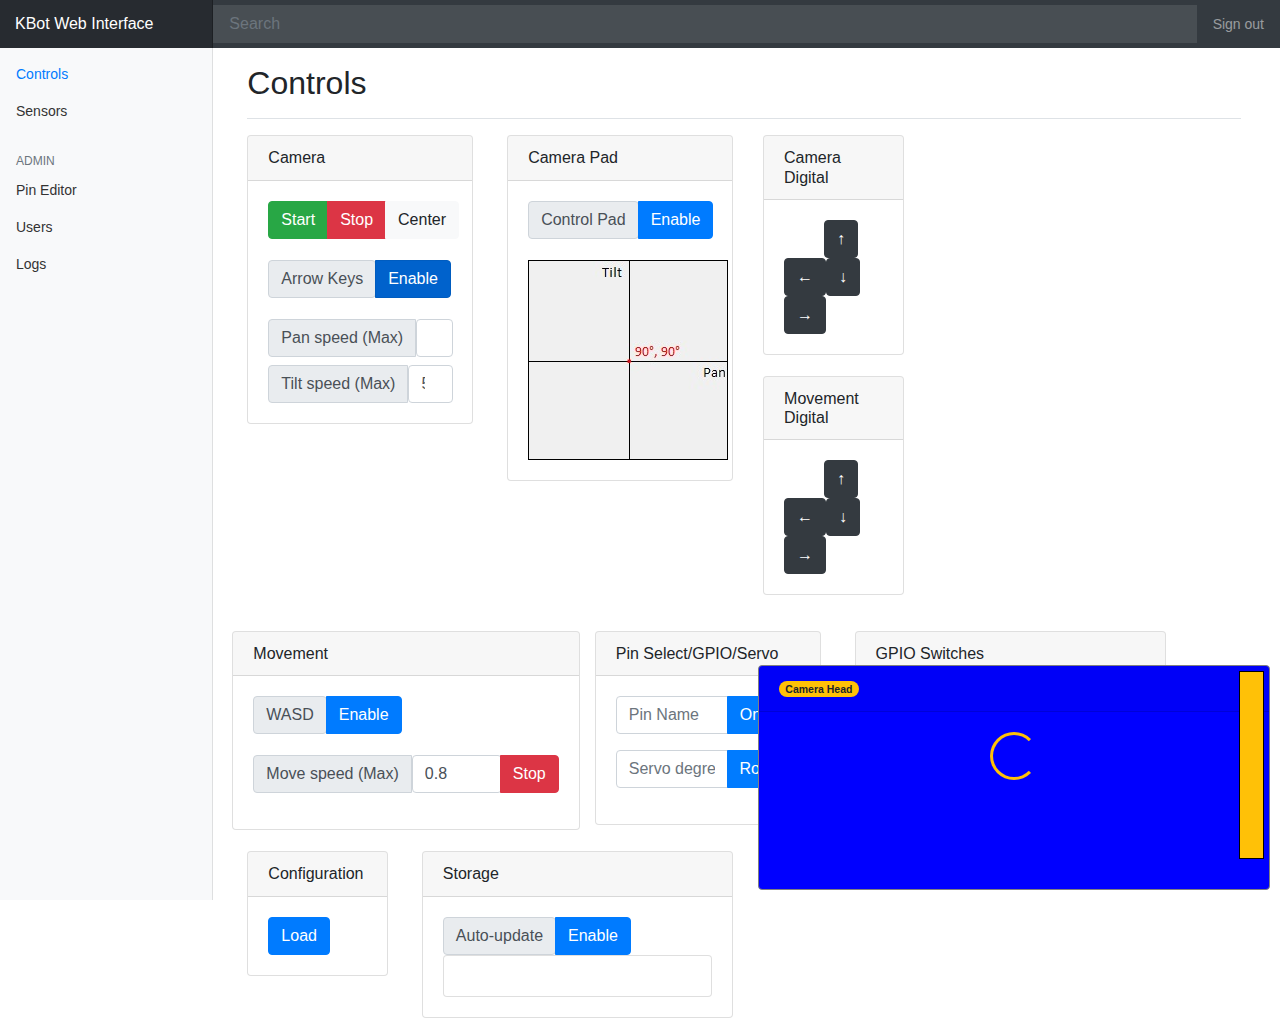
==== controls.html @ 146eba71 "adding cam js" ====
<!doctype html>
<html lang="en">
  <head>
    <meta charset="utf-8">
    <meta name="viewport" content="width=device-width, initial-scale=1, shrink-to-fit=no">
    <meta name="description" content="">
    <meta name="author" content="">
    <link rel="icon" href="./favicon.ico">

    <title>KBot - Controls</title>

    <!-- Bootstrap core CSS -->
    <link rel="stylesheet" href="https://stackpath.bootstrapcdn.com/bootstrap/4.4.1/css/bootstrap.min.css" integrity="sha384-Vkoo8x4CGsO3+Hhxv8T/Q5PaXtkKtu6ug5TOeNV6gBiFeWPGFN9MuhOf23Q9Ifjh" crossorigin="anonymous">
    <!-- Custom styles for this template -->
    <link href="css/dashboard.css" rel="stylesheet">
    <style>
        #controls {margin-bottom: 15px;}
        #controlpadrotate {background-color: #EEE; border: 1px solid #000; background-image: url("media/controlpad.jpg");}
    </style>
    <link rel="stylesheet" type="text/css" href="css/kbot.css">

    <script type="text/javascript" src="js/kbot-cam.js"></script>
  </head>

  <body>
    <nav class="navbar navbar-dark sticky-top bg-dark flex-md-nowrap p-0">
      <a class="navbar-brand col-sm-3 col-md-2 mr-0" href="./">KBot Web Interface</a>
      <input class="form-control form-control-dark w-100" type="text" placeholder="Search" aria-label="Search">
      <ul class="navbar-nav px-3">
        <li class="nav-item text-nowrap">
          <a id="logout" class="nav-link" href="#">Sign out</a>
        </li>
      </ul>
    </nav>

    <div class="container-fluid">
      <div class="row">
        <nav class="col-md-2 d-none d-md-block bg-light sidebar">
          <div class="sidebar-sticky">
            <ul class="nav flex-column">
              <li class="nav-item">
                <a class="nav-link active" href="#">
                  <span data-feather="home"></span>
                  Controls
                </a>
              </li>
			        <li class="nav-item">
                <a class="nav-link" href="sensors.html">
                  <span data-feather="file-text"></span>
                  Sensors
                </a>
              </li>
            <h6 class="sidebar-heading d-flex justify-content-between align-items-center px-3 mt-4 mb-1 text-muted">
              <span>Admin</span>
              <a class="d-flex align-items-center text-muted" href="#">
                <span data-feather="plus-circle"></span>
              </a>
            </h6>
            <ul class="nav flex-column mb-2">
              <li class="nav-item">
                <a class="nav-link" href="editor.html">
                  <span data-feather="file-text"></span>
                  Pin Editor
                </a>
              </li>
              <li class="nav-item">
                <a class="nav-link" href="users.html">
                  <span data-feather="file-text"></span>
                  Users
                </a>
              </li>
              <li class="nav-item">
                <a class="nav-link" href="logs.html">
                  <span data-feather="file-text"></span>
                  Logs
                </a>
              </li>
            </ul>
          </div>
        </nav>
      </div>


      <div id="camera" class="card" style="width: 512px;">
          <img id="kbotcam" style="position: absolute; width: inherit;" src="">
          <div class="card-header" style="z-index: 100;">
            <span class="badge badge-pill badge-warning" style="z-index: 10;">Camera Head</span>
            <span id="maximize" style="width: 25px; height: auto; background-color: #ffc107; color: black; border: 1px solid black; position: absolute; right: 5px; top: 5px;" data-feather="maximize-2"></span>
          </div>
          <div class="card-body">
            <div class="text-center">
              <div class="spinner-border text-warning" style="width: 3rem; height: 3rem; z-index: -10;" role="status">
                <span class="sr-only">Loading...</span>
              </div>
            </div>
          </div>
      </div>

        <main role="main" class="col-md-10 ml-sm-auto col-lg-10 pt-3 px-4">

          <div class="d-flex justify-content-between flex-wrap flex-md-nowrap align-items-center pb-2 mb-3 border-bottom">
            <h1 class="h2">Controls</h2>
            <div class="btn-toolbar mb-2 mb-md-0">
              <!--<div class="btn-group mr-2">
                <button class="btn btn-sm btn-outline-secondary">Share</button>
                <button class="btn btn-sm btn-outline-secondary">Export</button>
              </div>
              <button class="btn btn-sm btn-outline-secondary dropdown-toggle">
                <span data-feather="calendar"></span>
                This week
              </button>
              -->
            </div>
          </div>

          <!--
          <canvas class="my-4" id="myChart" width="900" height="380"></canvas>
          -->
        <div id="controls" class="row">
            <div class="col-md-3">
            <div id="cameracontrols" class="card">
                <div class="card-header h6">Camera</div>
                <div class="card-body">
                  <div class="btn-group" role="group">
                    <button class="btn btn-success" id="camerastart">Start</button>
                    <button class="btn btn-danger" id="camerastop">Stop</button>
                    <button class="btn btn-light" id="centercamera">Center</button>
                  </div>
                  <div>&nbsp;</div>
                  <div class="btn-group btn-group-toggle" data-toggle="buttons">
                      <div class="btn-group-prepend">
                        <div class="input-group-text">Arrow Keys</div>
                      </div>
                      <label class="btn btn-primary active">
                        <input type="checkbox" id="enableDir" value="diron" checked>Enable
                      </label>
                  </div>
                  <div>&nbsp;</div>
                  <div class="input-group">
                    <div class="input-group-prepend mb-2">
                      <span class="input-group-text">Pan speed (Max)</span>
                      <input class="form-control" type="number" size="3" name="panspeed" step="0.1" value="5.0" id="panspeed" placeholder="Pan Speed"><br>
                    </div>
                  </div>
                  <div class="input-group">
                    <div class="input-group-prepend">
                      <span class="input-group-text">Tilt speed (Max)</span>
                      <input class="form-control" type="number" size="3" name="tiltspeed" step="0.1" value="5.0" id="tiltspeed" placeholder="Tilt Speed">
                    </div>
                  </div>
              </div>
            </div>
          </div>
          <div>&nbsp;</div>
          <div class="col-md-3">
          <div id="cameracontrolspad" class="card">
              <div class="card-header h6">Camera Pad</div>
              <div class="card-body">
                  <div class="btn-group btn-group-toggle" data-toggle="buttons">
                      <div class="btn-group-prepend">
                        <div class="input-group-text">Control Pad</div>
                      </div>
                      <label class="btn btn-primary">
                        <input type="checkbox" id="padon" value="padon"> Enable
                      </label>
                  </div>
                  <div>&nbsp;</div>
                  <div id="controlpadrotate" style="height: 200px; width: 200px"></div>
                  <div id="padcoordsrotate"></div>
                </div>
              </div>
            </div>
            <div class="col-md-2">
            <div id="cameradigital" class="card">
                <div class="card-header h6">Camera Digital</div>
                <div class="card-body">
                  <button class="dircontrol btn btn-dark" id="up-rotate" style="margin-left: 40px;">&#8593;</button>
                  <div class="input-group">
                      <button class="dircontrol btn btn-dark" id="left-rotate">&#8592;</button>
                      <button class="dircontrol btn btn-dark" id="down-rotate">&#8595;</button>
                      <button class="dircontrol btn btn-dark" id="right-rotate">&#8594;</button>
                  </div>
              </div>
            </div>
            <div>&nbsp;</div>
            <div id="movementdigital" class="card">
                <div class="card-header h6">Movement Digital</div>
                <div class="card-body">
                  <div class="input-group">
                      <button class="dircontrol btn btn-dark" id="up-move" style="margin-left: 40px;">&#8593;</button>
                      <div class="input-group">
                          <button class="dircontrol btn btn-dark" id="left-move">&#8592;</button>
                          <button class="dircontrol btn btn-dark" id="down-move">&#8595;</button>
                          <button class="dircontrol btn btn-dark" id="right-move">&#8594;</button>
                      </div>
                  </div>
                </div>
            </div>
          </div>
        </div>
          <div>&nbsp;</div>
            <div class="row">
            <div id="trackcontrols" class="card">
                <div class="card-header h6">Movement</div>
                <div class="card-body">
                <div class="btn-group btn-group-toggle" data-toggle="buttons">
                    <div class="btn-group-prepend">
                      <div class="input-group-text">WASD</div>
                    </div>
                    <label id="enableWASDLabel" class="btn btn-primary">
                      <input type="checkbox" id="enableWASD" value="wasdon"> Enable
                    </label>
                </div>
                <div>&nbsp;</div>
                <div class="input-group mb-3">
                  <div class="input-group-prepend">
                    <span class="input-group-text">Move speed (Max)</span>
                    <input class="form-control" type="number" size="3" value="0.8" step="0.1" max="1.0" min="0.0" id="movespeed" placeholder="Pan Speed">
                  </div>
                  <div class="input-group-append">
                    <button class="btn btn-danger" type="number" value="0" id="stop">Stop</button>
                  </div>
                </div>
              </div>
            </div>
            <div class="col-md-3">
              <div class="card" id="pinedit">
                  <div class="card-header h6">Pin Select/GPIO/Servo</div>
                  <div class="card-body">
                    <div class="input-group mb-3">
                      <input class="form-control" type="text" name="select" id="select" placeholder="Pin Name">
                      <div class="input-group-append">
                        <button class="btn btn-primary" id="switch">On/Off</button>
                      </div>
                    </div>
                    <div class="input-group mb-3">
                      <input class="form-control" type="text" name="angle" id="angle" placeholder="Servo degrees (0-180)">
                      <div class="input-group-append">
                        <button class="btn btn-primary" id="rotate">Rotate</button>
                      </div>
                    </div>
                  </div>
                </div>
              </div>
        <div>&nbsp;</div>
            <div class="col-md-4">
              <div id="gpio" class="card">
                  <div class="card-header h6">GPIO Switches</div>
                  <div class="card-body">
                    <div class="btn-group btn-group-toggle" data-toggle="buttons">
                        <div class="btn-group-prepend">
                          <div class="input-group-text">Auto-update</div>
                        </div>
                        <label id="updateswitchesLabel" class="btn btn-primary">
                          <input type="checkbox" id="updateswitches" name="updateswitches" value="update"> Enable
                        </label>
                    </div>
                    <div id="switches"></div>
                  </div>
              </div>
            </div>
          </div>
      <div>&nbsp;</div>
      <div id="info" class="row">
        <div class="col-md-2">
        <div id="config" class="card">
          <div class="card-header h6">Configuration</div>
          <div class="card-body">
              <button class="btn btn-primary" id="load">Load</button>
          </div>
        </div>
        </div>
        <div>&nbsp;</div>
        <div class="col-md-4">
          <div id="storage-section" class="card">
            <div class="card-header h6">Storage</div>
            <div id="info" class="card-body">
                <div class="btn-group btn-group-toggle" data-toggle="buttons">
                    <div class="btn-group-prepend">
                      <div class="input-group-text">Auto-update</div>
                    </div>
                    <label id="updatestorageLabel" class="btn btn-primary">
                      <input type="checkbox" id="updatestorage" name="updatestorage" value="update"> Enable
                    </label>
                </div>
                <div class="card">
                  <div class="card-body">
                    <div id="storage"></ul>
                  </div>
                </div>
            </div>
           </div>
          </div>
          </div>
        </main>
      </div>
    </div>

    <!-- Bootstrap core JavaScript
    ================================================== -->
    <!-- Placed at the end of the document so the pages load faster -->
    <script
    			  src="https://code.jquery.com/jquery-3.4.1.min.js"
    			  integrity="sha256-CSXorXvZcTkaix6Yvo6HppcZGetbYMGWSFlBw8HfCJo="
    			  crossorigin="anonymous"></script>
    <script src="https://cdn.jsdelivr.net/npm/popper.js@1.16.0/dist/umd/popper.min.js" integrity="sha384-Q6E9RHvbIyZFJoft+2mJbHaEWldlvI9IOYy5n3zV9zzTtmI3UksdQRVvoxMfooAo" crossorigin="anonymous"></script>
    <script src="https://stackpath.bootstrapcdn.com/bootstrap/4.4.1/js/bootstrap.min.js" integrity="sha384-wfSDF2E50Y2D1uUdj0O3uMBJnjuUD4Ih7YwaYd1iqfktj0Uod8GCExl3Og8ifwB6" crossorigin="anonymous"></script>
    <script src="https://code.jquery.com/ui/1.12.1/jquery-ui.min.js"
          integrity="sha256-VazP97ZCwtekAsvgPBSUwPFKdrwD3unUfSGVYrahUqU="
          crossorigin="anonymous"></script>

    <!-- KBot core js -->
    <script type="text/javascript" src="js/kbot-ui.js"></script>
    <script type="text/javascript" src="js/kbot-func.js"></script>
    <script type="text/javascript" src="js/kbot-cam.js"></script>

    <script type="text/javascript">
        var cam_pan = 90;
        var cam_tilt = 100;
        var storage;

        command("load");
        //centerCamera();

        $(document).ready(function(){
            $("#controlpadrotate").click(function(e){
                if(!$("#padon").prop("checked")) return;
                var parentOffset = $(this).parent().offset();
                var cenx = ($(this).width()/2);
                var ceny = ($(this).height()/2);
                var relX = parseInt((((e.pageX - parentOffset.left - cenx)/cenx)*90)+90);
                var relY = parseInt(((-1*(e.pageY - parentOffset.top - (ceny+62))/ceny)*90)+90);
                $("#padcoords").html("Pan: "+relX +" "+ " Tilt: "+relY+" ");
                query("rotate", "name=TILT&angle="+relY);
                query("rotate", "name=PAN&angle="+relX);
            });

            $("#up-rotate").click(function(){
                cam_tilt += parseFloat($("#tiltspeed").val());
                command("rotate", "name=TILT&angle="+cam_tilt);
            });

            $("#down-rotate").click(function(){
                cam_tilt -= parseFloat($("#tiltspeed").val());
                command("rotate", "name=TILT&angle="+cam_tilt);
            });

            $("#right-rotate").click(function(){
                cam_pan += parseFloat($("#panspeed").val());
                command("rotate", "name=PAN&angle="+cam_pan);
            });

            $("#left-rotate").click(function(){
                cam_pan -= parseFloat($("#panspeed").val());
                command("rotate", "name=PAN&angle="+cam_pan);
            });

            $("#up-move").click(function(){
                speed = parseFloat($("#movespeed").val());
                command("move", "leftFore=-"+speed+"&leftAft=-"+(speed)+"&rightFore="+speed+"&rightAft="+speed);
            });

            $("#down-move").click(function(){
                speed = parseFloat($("#movespeed").val());
                command("move", "leftFore="+speed+"&leftAft="+(speed)+"&rightFore=-"+speed+"&rightAft=-"+speed);
            });

            $("#right-move").click(function(){
                speed = parseFloat($("#movespeed").val());
                command("move", "leftFore=-"+speed+"&leftAft=-"+(speed)+"&rightFore=-"+speed+"&rightAft=-"+speed);
            });

            $("#left-move").click(function(){
                speed = parseFloat($("#movespeed").val());
                command("move", "leftFore="+speed+"&leftAft="+(speed)+"&rightFore="+speed+"&rightAft="+speed);
            });

            $("#centercamera").click(function(){
                centerCamera();
            });

            $("#stop").click(function(){
                command("move", "leftFore="+0.0+"&leftAft="+0.0+"&rightFore="+0.0+"&rightAft="+0.0);
            });

            $("#enableWASDLabel").click(function(){
                $("#enableWASD").prop("checked", !$("#enableWASD").prop("checked"));
            });
      });
    </script>

    <!-- Icons -->
    <script src="https://unpkg.com/feather-icons/dist/feather.min.js"></script>
    <script>
      feather.replace()
    </script>
  </body>
</html>
---- css/dashboard.css ----
body {
  font-size: .875rem;
}

.feather {
  width: 16px;
  height: 16px;
  vertical-align: text-bottom;
}

/*
 * Sidebar
 */

.sidebar {
  position: fixed;
  top: 0;
  bottom: 0;
  left: 0;
  z-index: 100; /* Behind the navbar */
  padding: 0;
  box-shadow: inset -1px 0 0 rgba(0, 0, 0, .1);
}

.sidebar-sticky {
  position: -webkit-sticky;
  position: sticky;
  top: 48px; /* Height of navbar */
  height: calc(100vh - 48px);
  padding-top: .5rem;
  overflow-x: hidden;
  overflow-y: auto; /* Scrollable contents if viewport is shorter than content. */
}

.sidebar .nav-link {
  font-weight: 500;
  color: #333;
}

.sidebar .nav-link .feather {
  margin-right: 4px;
  color: #999;
}

.sidebar .nav-link.active {
  color: #007bff;
}

.sidebar .nav-link:hover .feather,
.sidebar .nav-link.active .feather {
  color: inherit;
}

.sidebar-heading {
  font-size: .75rem;
  text-transform: uppercase;
}

/*
 * Navbar
 */

.navbar-brand {
  padding-top: .75rem;
  padding-bottom: .75rem;
  font-size: 1rem;
  background-color: rgba(0, 0, 0, .25);
  box-shadow: inset -1px 0 0 rgba(0, 0, 0, .25);
}

.navbar .form-control {
  padding: .75rem 1rem;
  border-width: 0;
  border-radius: 0;
}

.form-control-dark {
  color: #fff;
  background-color: rgba(255, 255, 255, .1);
  border-color: rgba(255, 255, 255, .1);
}

.form-control-dark:focus {
  border-color: transparent;
  box-shadow: 0 0 0 3px rgba(255, 255, 255, .25);
}

/*
 * Utilities
 */

.border-top { border-top: 1px solid #e5e5e5; }
.border-bottom { border-bottom: 1px solid #e5e5e5; }
---- css/kbot.css ----
#camera {z-index: 100; position: fixed; bottom: 10px; right: 10px; width: 400px; height: 225px; background-color: blue; border: 1px solid grey;}
#video {width: inherit;}
#maximize {position: relative; bottom: 30px; width: inherit;}

@media only screen and (max-width: 400px) {
  #camera {width: 200px; height: 112px;}
}

.sidebar {
    top: 40px !important;
}
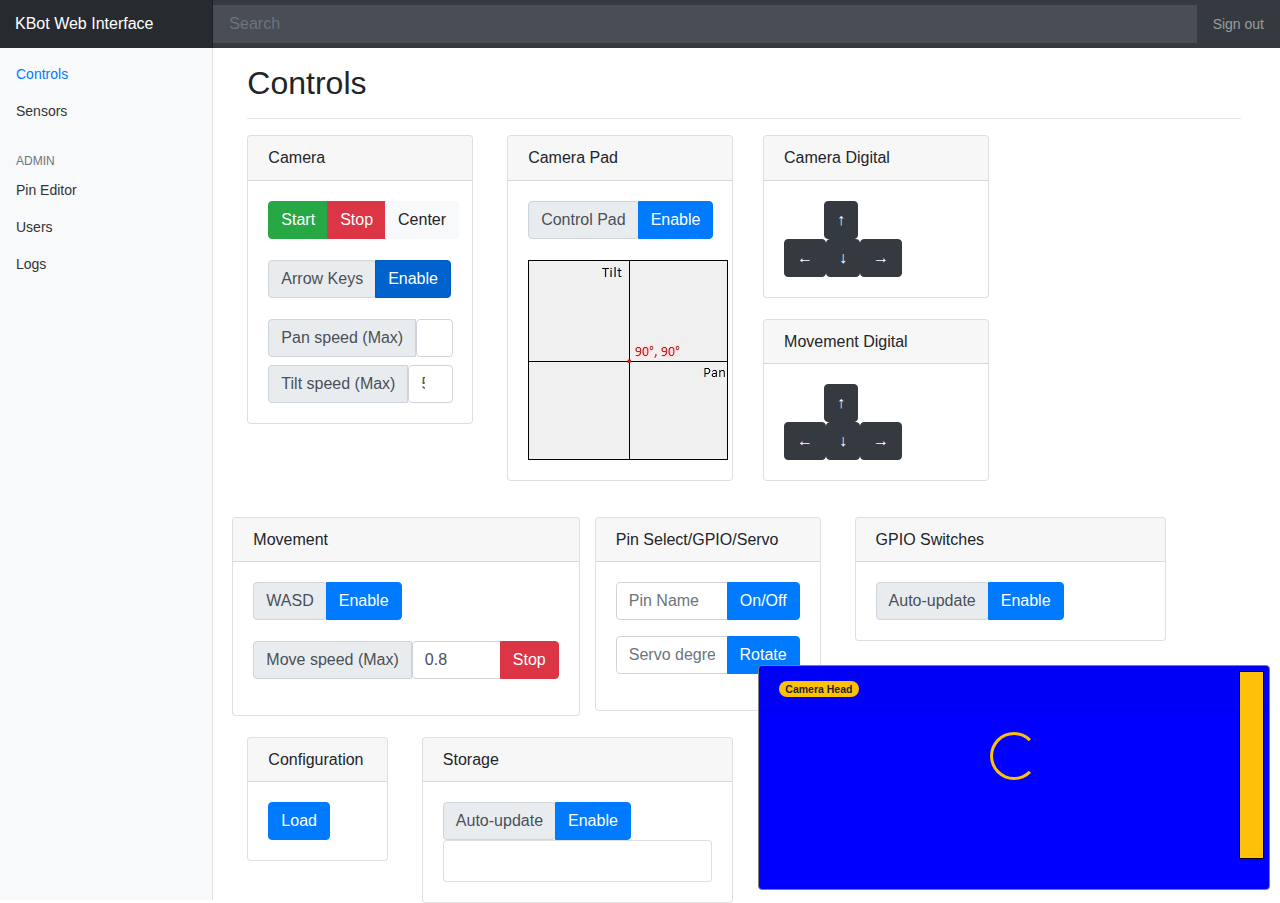
==== commit 09f8aebe: "bigger control pads" ====
--- a/controls.html
+++ b/controls.html
@@ -18,8 +18,6 @@
         #controlpadrotate {background-color: #EEE; border: 1px solid #000; background-image: url("media/controlpad.jpg");}
     </style>
     <link rel="stylesheet" type="text/css" href="css/kbot.css">
-
-    <script type="text/javascript" src="js/kbot-cam.js"></script>
   </head>
 
   <body>
@@ -170,32 +168,32 @@
                 </div>
               </div>
             </div>
-            <div class="col-md-2">
-            <div id="cameradigital" class="card">
-                <div class="card-header h6">Camera Digital</div>
-                <div class="card-body">
-                  <button class="dircontrol btn btn-dark" id="up-rotate" style="margin-left: 40px;">&#8593;</button>
-                  <div class="input-group">
-                      <button class="dircontrol btn btn-dark" id="left-rotate">&#8592;</button>
-                      <button class="dircontrol btn btn-dark" id="down-rotate">&#8595;</button>
-                      <button class="dircontrol btn btn-dark" id="right-rotate">&#8594;</button>
-                  </div>
-              </div>
-            </div>
-            <div>&nbsp;</div>
-            <div id="movementdigital" class="card">
-                <div class="card-header h6">Movement Digital</div>
-                <div class="card-body">
-                  <div class="input-group">
-                      <button class="dircontrol btn btn-dark" id="up-move" style="margin-left: 40px;">&#8593;</button>
-                      <div class="input-group">
-                          <button class="dircontrol btn btn-dark" id="left-move">&#8592;</button>
-                          <button class="dircontrol btn btn-dark" id="down-move">&#8595;</button>
-                          <button class="dircontrol btn btn-dark" id="right-move">&#8594;</button>
-                      </div>
-                  </div>
-                </div>
-            </div>
+            <div class="col-md-3">
+              <div id="cameradigital" class="card">
+                  <div class="card-header h6">Camera Digital</div>
+                  <div class="card-body">
+                    <button class="dircontrol btn btn-dark" id="up-rotate" style="margin-left: 40px;">&#8593;</button>
+                    <div class="input-group">
+                        <button class="dircontrol btn btn-dark" id="left-rotate">&#8592;</button>
+                        <button class="dircontrol btn btn-dark" id="down-rotate">&#8595;</button>
+                        <button class="dircontrol btn btn-dark" id="right-rotate">&#8594;</button>
+                    </div>
+                </div>
+              </div>
+              <div>&nbsp;</div>
+              <div id="movementdigital" class="card">
+                  <div class="card-header h6">Movement Digital</div>
+                  <div class="card-body">
+                    <div class="input-group">
+                        <button class="dircontrol btn btn-dark" id="up-move" style="margin-left: 40px;">&#8593;</button>
+                        <div class="input-group">
+                            <button class="dircontrol btn btn-dark" id="left-move">&#8592;</button>
+                            <button class="dircontrol btn btn-dark" id="down-move">&#8595;</button>
+                            <button class="dircontrol btn btn-dark" id="right-move">&#8594;</button>
+                        </div>
+                    </div>
+                  </div>
+              </div>
           </div>
         </div>
           <div>&nbsp;</div>
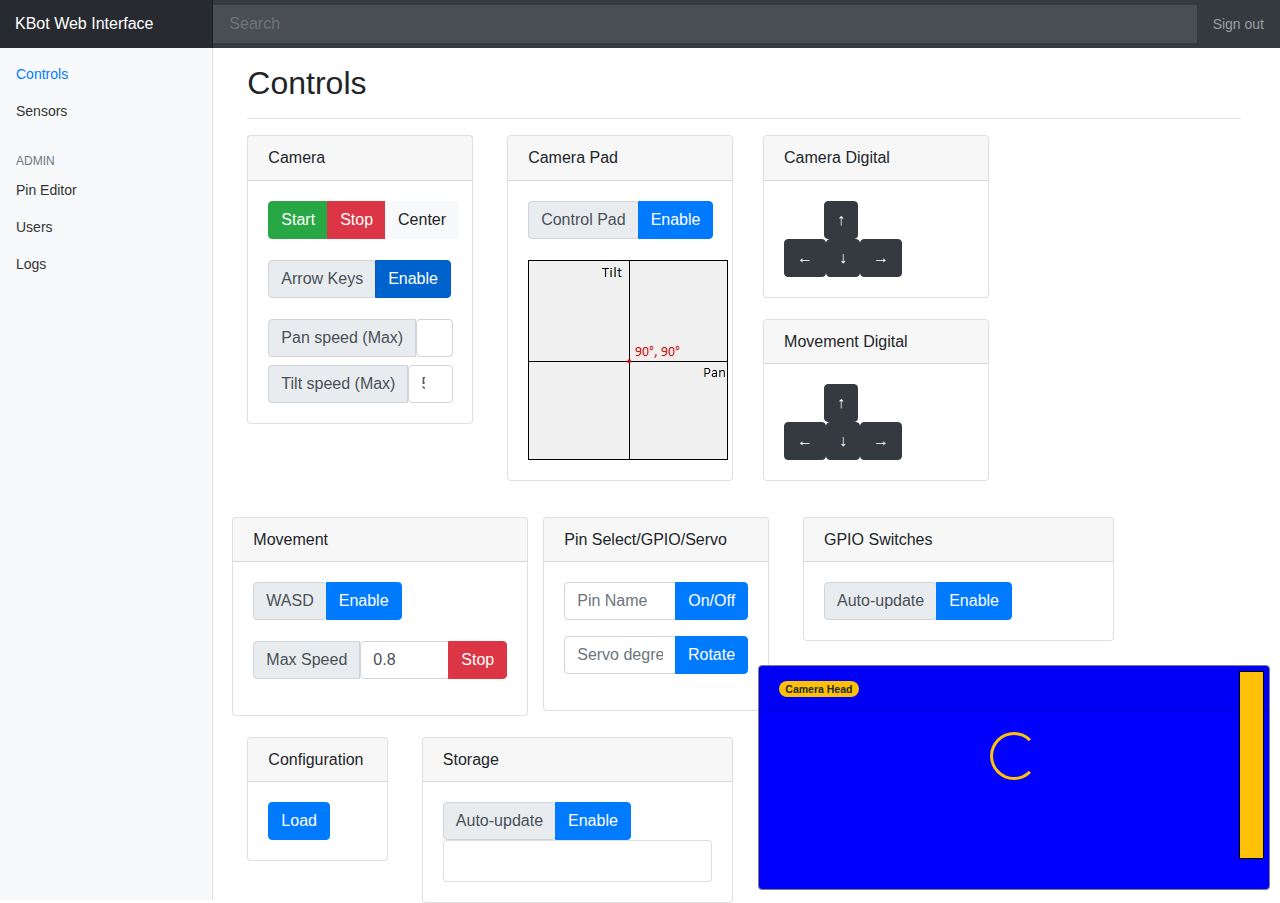
==== commit be9631d4: "changing speed labels" ====
--- a/controls.html
+++ b/controls.html
@@ -212,7 +212,7 @@
                 <div>&nbsp;</div>
                 <div class="input-group mb-3">
                   <div class="input-group-prepend">
-                    <span class="input-group-text">Move speed (Max)</span>
+                    <span class="input-group-text">Max Speed</span>
                     <input class="form-control" type="number" size="3" value="0.8" step="0.1" max="1.0" min="0.0" id="movespeed" placeholder="Pan Speed">
                   </div>
                   <div class="input-group-append">
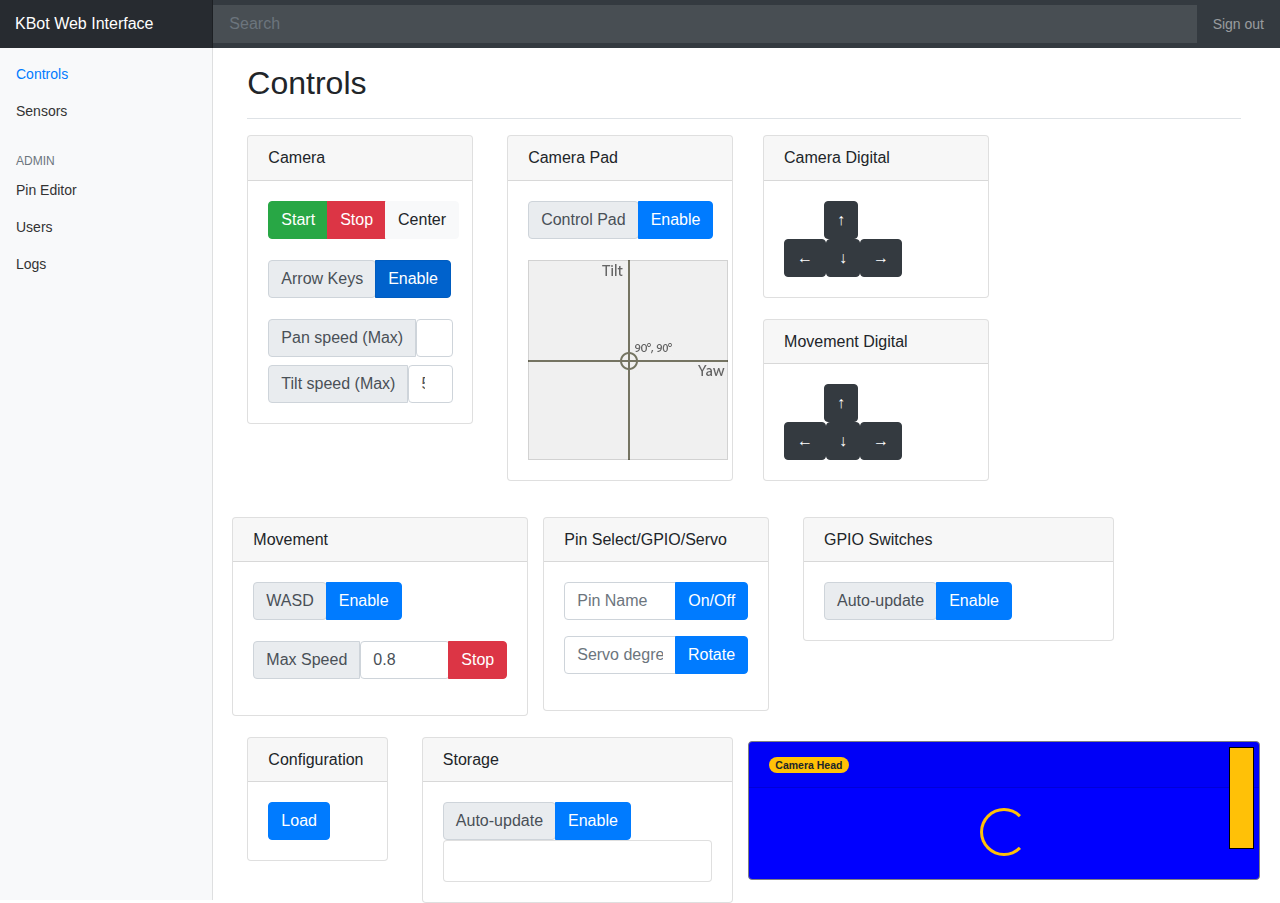
==== commit 65cac09e: "Fixing ping code" ====
--- a/controls.html
+++ b/controls.html
@@ -15,7 +15,7 @@
     <link href="css/dashboard.css" rel="stylesheet">
     <style>
         #controls {margin-bottom: 15px;}
-        #controlpadrotate {background-color: #EEE; border: 1px solid #000; background-image: url("media/controlpad.jpg");}
+        #controlpadrotate {background-color: #EEE; border: 1px solid rgba(0,0,0,.125); background-image: url("media/controlpad.jpg");}
     </style>
     <link rel="stylesheet" type="text/css" href="css/kbot.css">
   </head>
--- a/css/kbot.css
+++ b/css/kbot.css
@@ -1,11 +1,11 @@
-#camera {z-index: 100; position: fixed; bottom: 10px; right: 10px; width: 400px; height: 225px; background-color: blue; border: 1px solid grey;}
+#camera {z-index: 100; position: fixed; bottom: 20px; right: 20px; background-color: blue; border: 1px solid grey;}
 #video {width: inherit;}
 #maximize {position: relative; bottom: 30px; width: inherit;}
 
-@media only screen and (max-width: 400px) {
+/* @media only screen and (max-width: 400px) {
   #camera {width: 200px; height: 112px;}
-}
+} */
 
 .sidebar {
     top: 40px !important;
-}+}
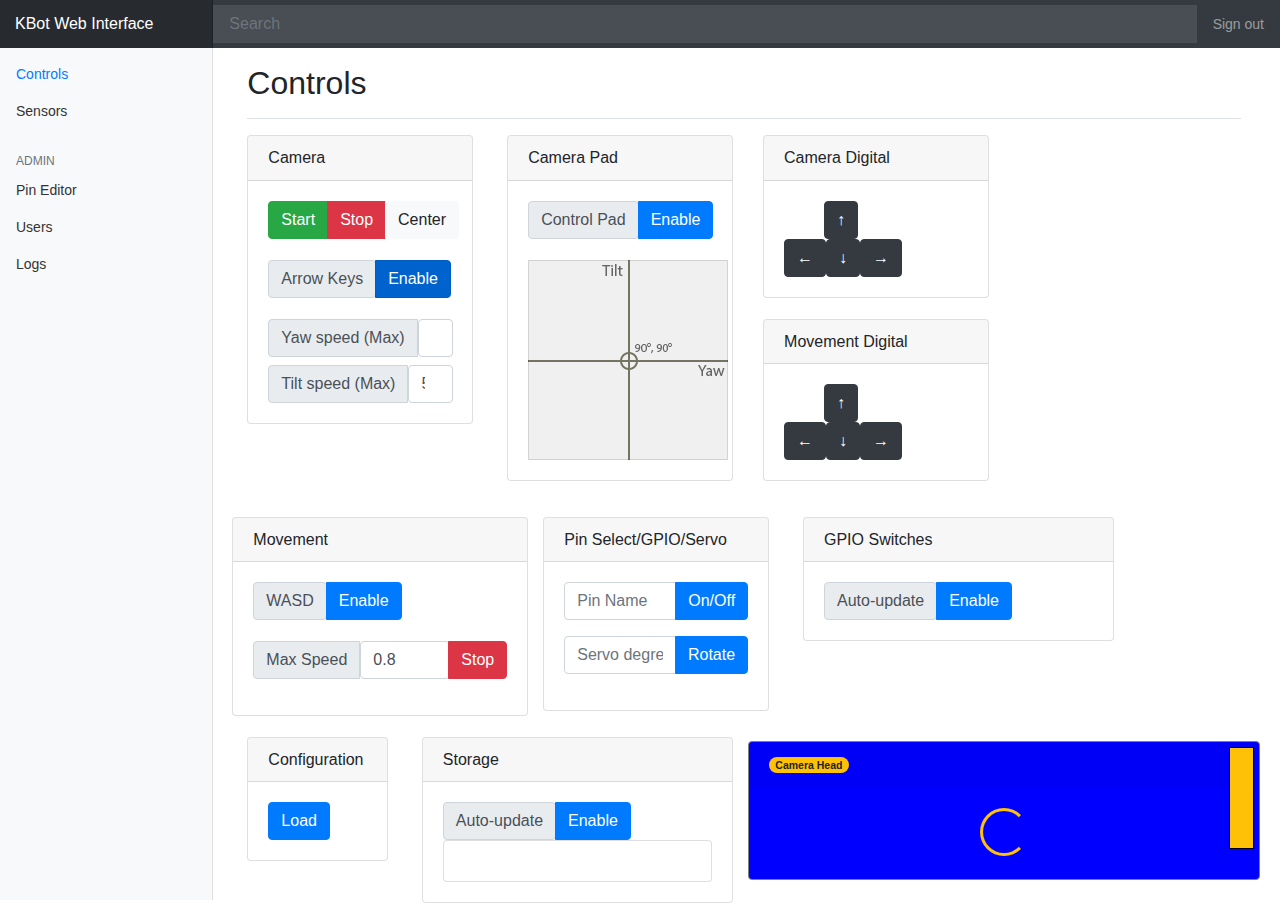
==== commit bfdb5ecc: "Pan to yaw for camera head" ====
--- a/controls.html
+++ b/controls.html
@@ -136,7 +136,7 @@
                   <div>&nbsp;</div>
                   <div class="input-group">
                     <div class="input-group-prepend mb-2">
-                      <span class="input-group-text">Pan speed (Max)</span>
+                      <span class="input-group-text">Yaw speed (Max)</span>
                       <input class="form-control" type="number" size="3" name="panspeed" step="0.1" value="5.0" id="panspeed" placeholder="Pan Speed"><br>
                     </div>
                   </div>
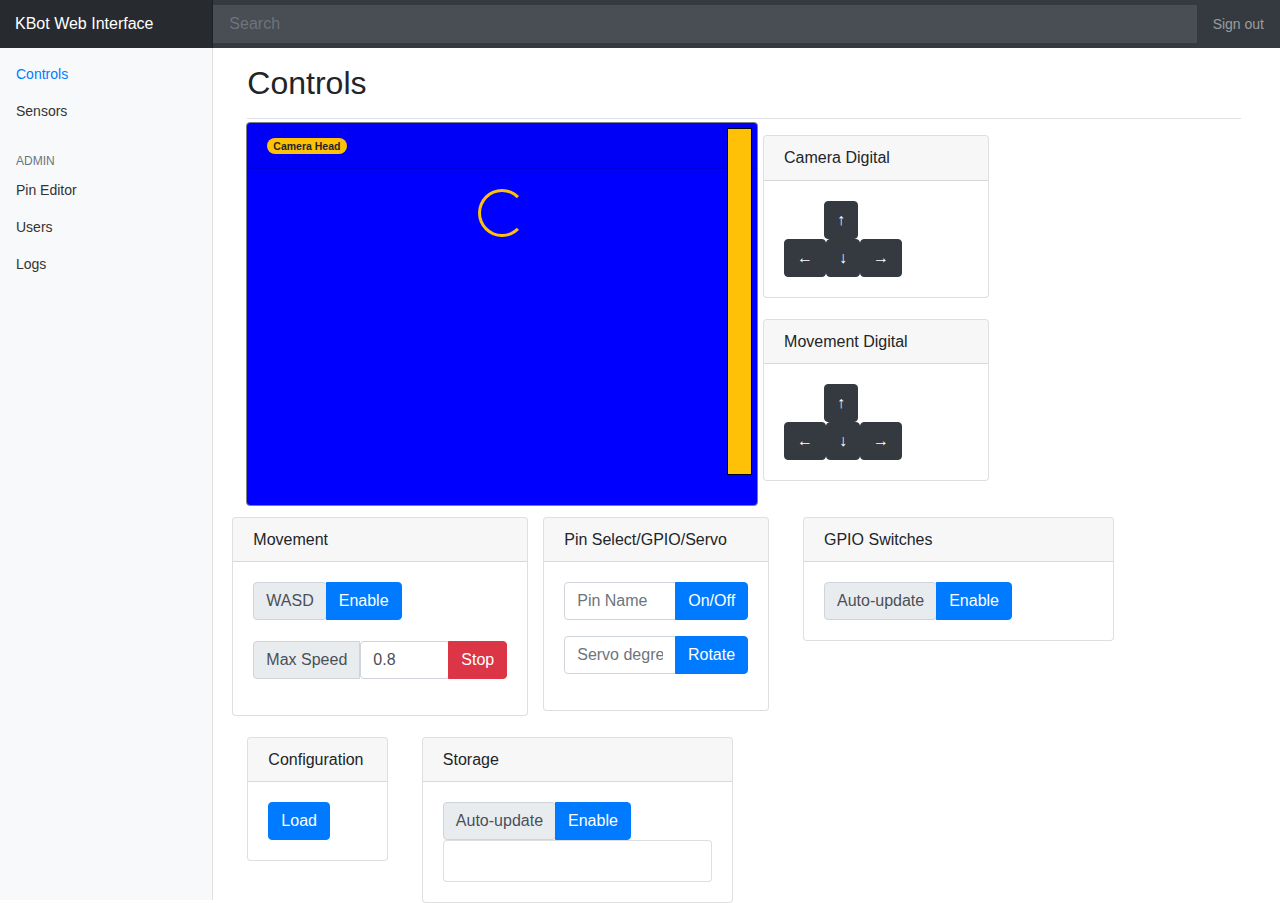
==== commit 1681bf4d: "Remove old controls and fix global storage var" ====
--- a/controls.html
+++ b/controls.html
@@ -315,7 +315,7 @@
     <script type="text/javascript">
         var cam_pan = 90;
         var cam_tilt = 100;
-        var storage;
+        var storage = {};
 
         command("load");
         //centerCamera();
--- a/css/kbot.css
+++ b/css/kbot.css
@@ -1,4 +1,4 @@
-#camera {z-index: 100; position: fixed; bottom: 20px; right: 20px; background-color: blue; border: 1px solid grey;}
+#camera {z-index: 100; width: 512px; height: 384px; position: fixed; bottom: 394px; right: 522px; background-color: blue; border: 1px solid grey;}
 #video {width: inherit;}
 #maximize {position: relative; bottom: 30px; width: inherit;}
 
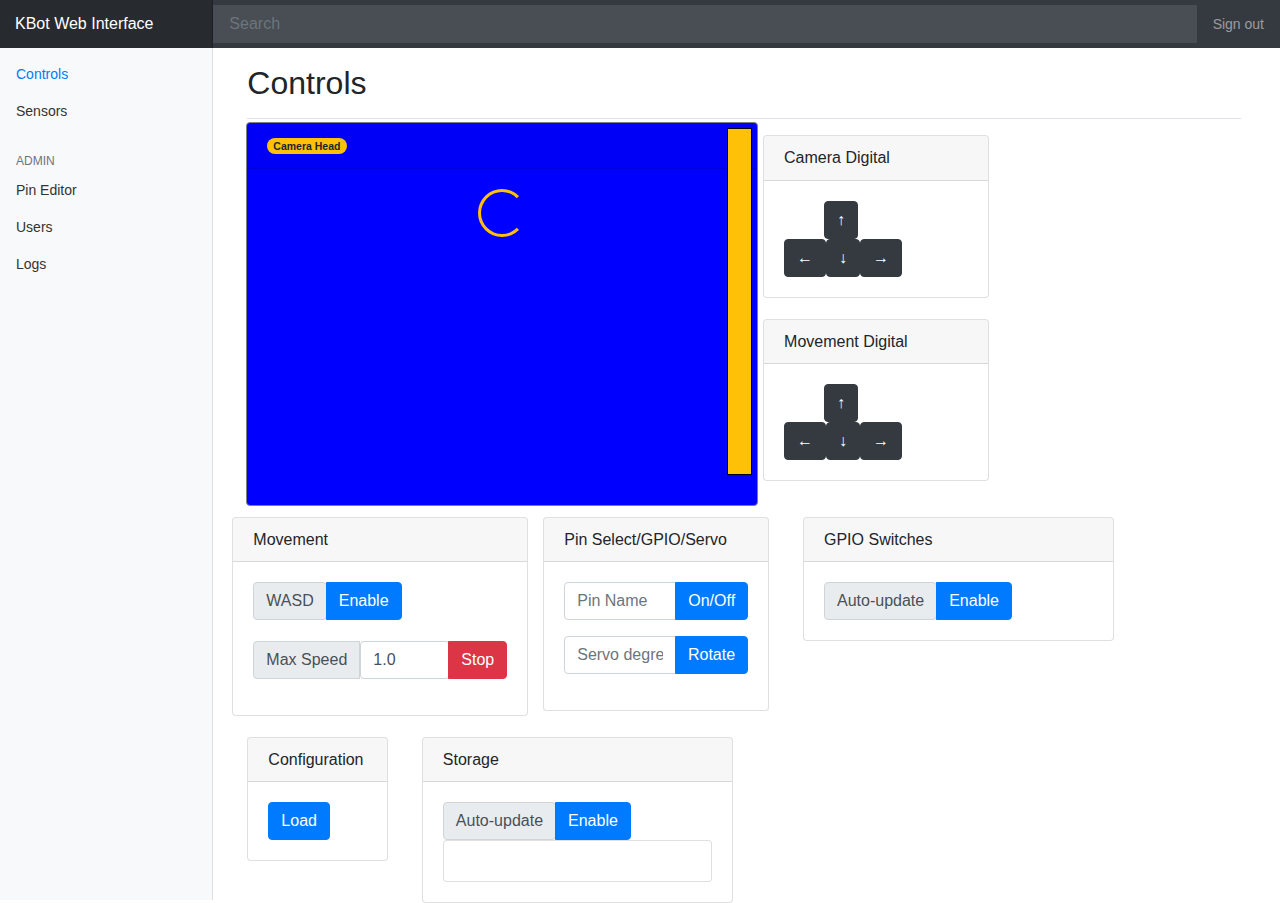
==== commit 99d7fccf: "Final commit for KBOTv2, new arch coming." ====
--- a/controls.html
+++ b/controls.html
@@ -119,10 +119,14 @@
             <div id="cameracontrols" class="card">
                 <div class="card-header h6">Camera</div>
                 <div class="card-body">
-                  <div class="btn-group" role="group">
-                    <button class="btn btn-success" id="camerastart">Start</button>
-                    <button class="btn btn-danger" id="camerastop">Stop</button>
-                    <button class="btn btn-light" id="centercamera">Center</button>
+                  <div class="btn-group btn-group-toggle" data-toggle="buttons">
+                      <div class="btn-group-prepend">
+                        <div class="input-group-text">Camera Head</div>
+                      </div>
+                      <label class="btn btn-primary">
+                        <input type="checkbox" id="updatecam" value="updatecam"> Enable
+                      </label>
+                      <button class="btn btn-warning" id="centercamera">Center (E)</button>
                   </div>
                   <div>&nbsp;</div>
                   <div class="btn-group btn-group-toggle" data-toggle="buttons">
@@ -137,13 +141,13 @@
                   <div class="input-group">
                     <div class="input-group-prepend mb-2">
                       <span class="input-group-text">Yaw speed (Max)</span>
-                      <input class="form-control" type="number" size="3" name="panspeed" step="0.1" value="5.0" id="panspeed" placeholder="Pan Speed"><br>
+                      <input class="form-control" type="number" size="3" name="panspeed" step="1" value="25.0" id="panspeed" placeholder="Pan Speed"><br>
                     </div>
                   </div>
                   <div class="input-group">
                     <div class="input-group-prepend">
                       <span class="input-group-text">Tilt speed (Max)</span>
-                      <input class="form-control" type="number" size="3" name="tiltspeed" step="0.1" value="5.0" id="tiltspeed" placeholder="Tilt Speed">
+                      <input class="form-control" type="number" size="3" name="tiltspeed" step="1" value="25.0" id="tiltspeed" placeholder="Tilt Speed">
                     </div>
                   </div>
               </div>
@@ -213,7 +217,7 @@
                 <div class="input-group mb-3">
                   <div class="input-group-prepend">
                     <span class="input-group-text">Max Speed</span>
-                    <input class="form-control" type="number" size="3" value="0.8" step="0.1" max="1.0" min="0.0" id="movespeed" placeholder="Pan Speed">
+                    <input class="form-control" type="number" size="3" value="1.0" step="0.1" max="1.0" min="0.0" id="movespeed" placeholder="Pan Speed">
                   </div>
                   <div class="input-group-append">
                     <button class="btn btn-danger" type="number" value="0" id="stop">Stop</button>
